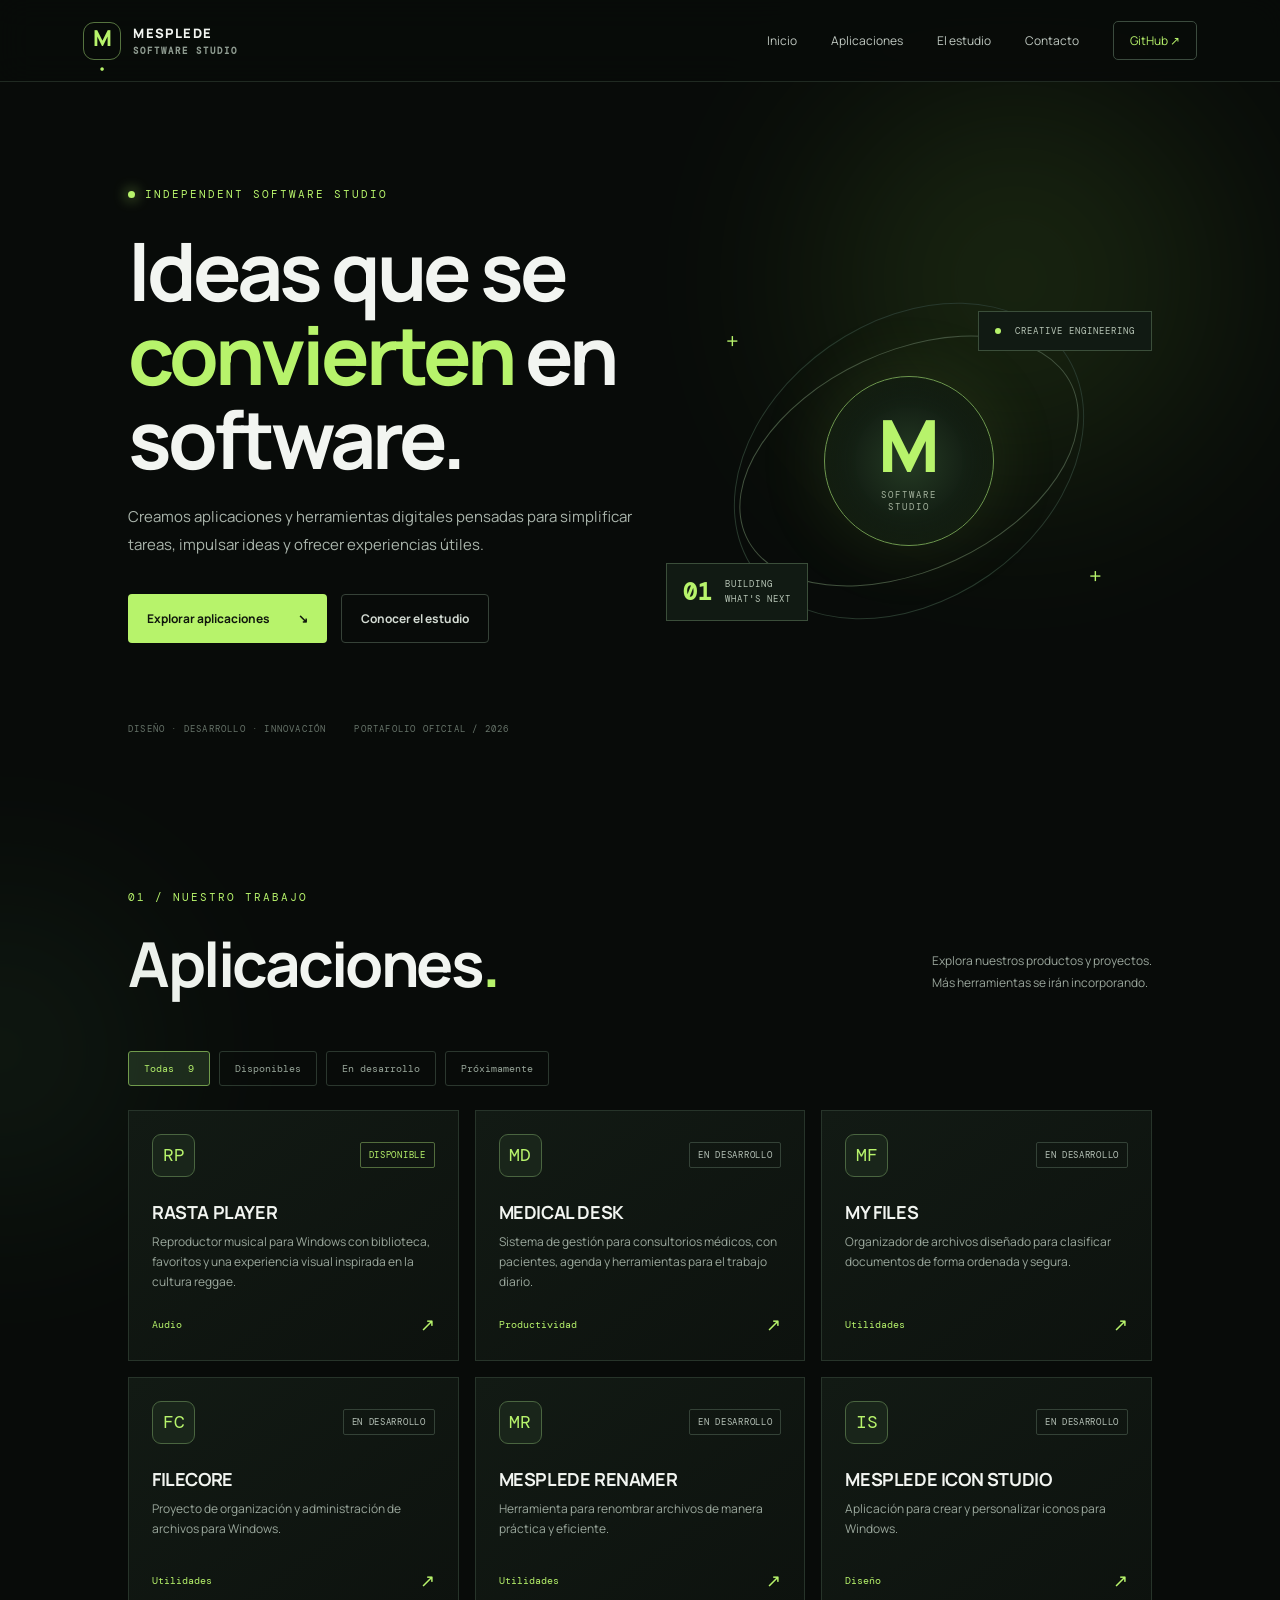
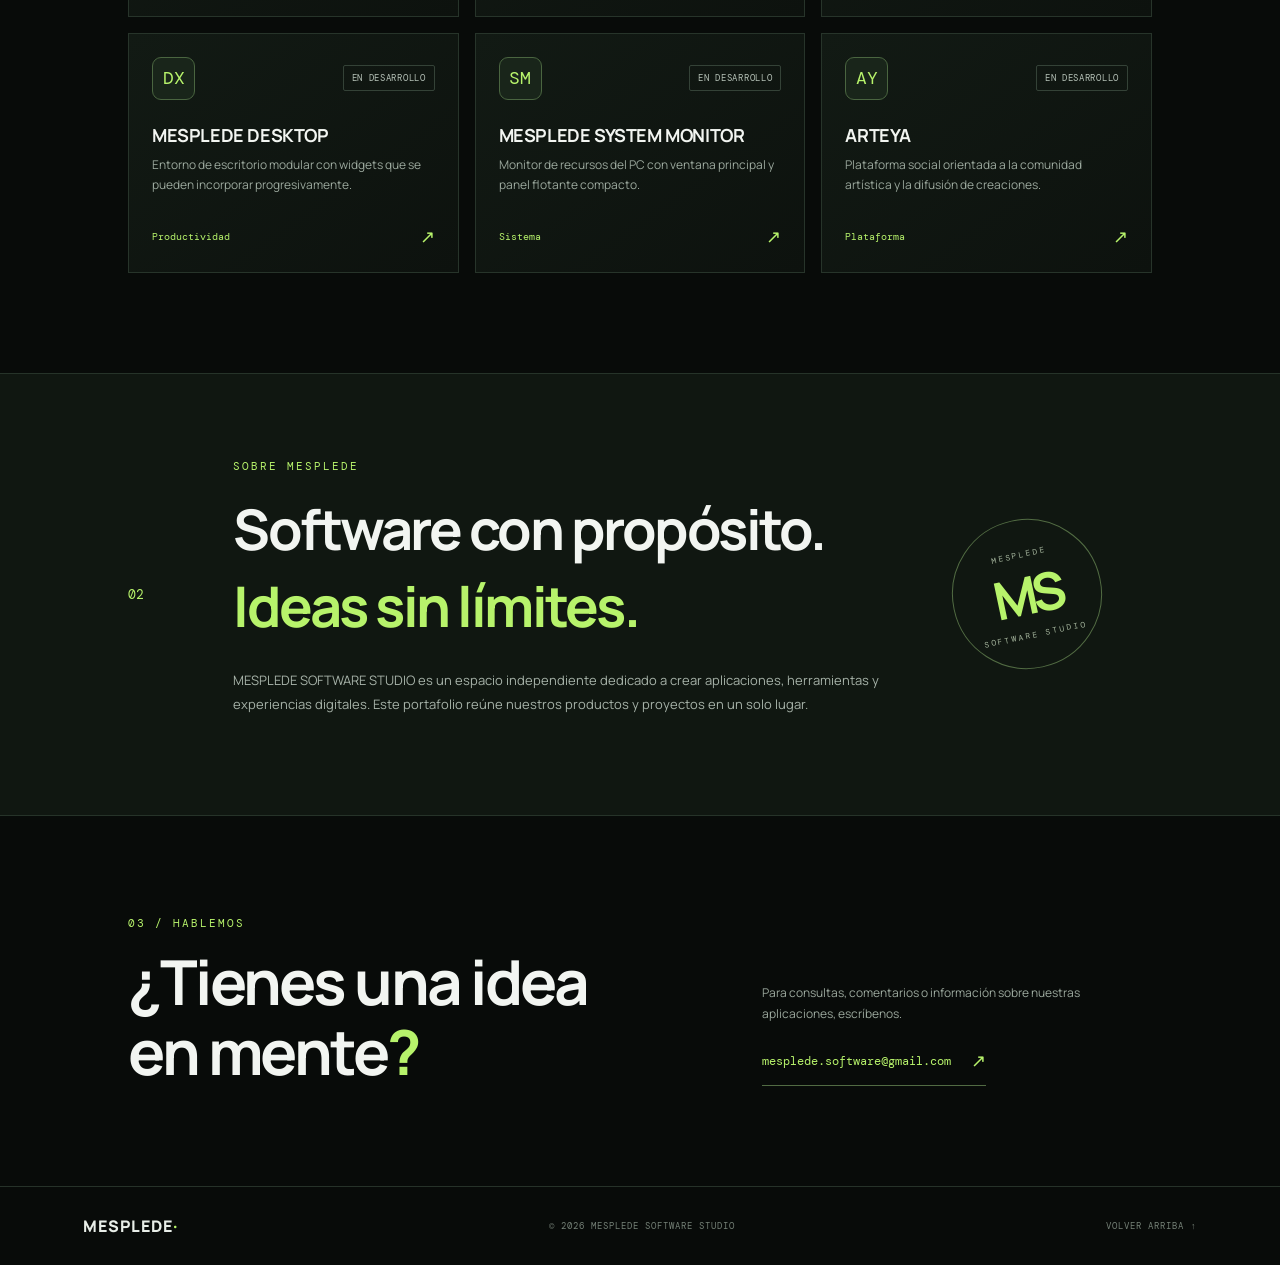
==== index.html @ 42e664e4 "Add files via upload" ====
<!doctype html>
<html lang="es">
<head>
  <meta charset="utf-8">
  <meta name="viewport" content="width=device-width, initial-scale=1">
  <meta name="description" content="Portafolio oficial de MESPLEDE SOFTWARE STUDIO. Aplicaciones, herramientas y proyectos digitales.">
  <meta name="theme-color" content="#080b09">
  <title>MESPLEDE SOFTWARE STUDIO | Software & Digital Products</title>
  <link rel="preconnect" href="https://fonts.googleapis.com">
  <link rel="preconnect" href="https://fonts.gstatic.com" crossorigin>
  <link href="https://fonts.googleapis.com/css2?family=DM+Mono:wght@400;500&family=Manrope:wght@400;500;600;700;800&display=swap" rel="stylesheet">
  <link rel="stylesheet" href="css/style.css">
</head>
<body>
  <div class="ambient ambient-one"></div><div class="ambient ambient-two"></div>
  <header class="topbar">
    <a class="brand" href="#inicio" aria-label="MESPLEDE inicio">
      <span class="brand-mark">M<span>·</span></span>
      <span class="brand-name">MESPLEDE <b>SOFTWARE STUDIO</b></span>
    </a>
    <button class="menu-toggle" id="menuToggle" aria-label="Abrir menú" aria-expanded="false">☰</button>
    <nav id="mainNav">
      <a href="#inicio">Inicio</a><a href="#aplicaciones">Aplicaciones</a><a href="#estudio">El estudio</a><a href="#contacto">Contacto</a>
      <a class="nav-cta" href="https://github.com/mesplede-software" target="_blank" rel="noopener">GitHub ↗</a>
    </nav>
  </header>

  <main>
    <section class="hero" id="inicio">
      <div class="hero-copy">
        <div class="eyebrow"><span class="pulse"></span> INDEPENDENT SOFTWARE STUDIO</div>
        <h1>Ideas que se<br><em>convierten</em> en software.</h1>
        <p class="hero-text">Creamos aplicaciones y herramientas digitales pensadas para simplificar tareas, impulsar ideas y ofrecer experiencias útiles.</p>
        <div class="hero-actions">
          <a class="button button-primary" href="#aplicaciones">Explorar aplicaciones <span>↘</span></a>
          <a class="button button-quiet" href="#estudio">Conocer el estudio</a>
        </div>
        <div class="hero-foot"><span>DISEÑO · DESARROLLO · INNOVACIÓN</span><span>PORTAFOLIO OFICIAL / 2026</span></div>
      </div>
      <div class="hero-art" aria-label="Ilustración abstracta tecnológica">
        <div class="orbit orbit-a"></div><div class="orbit orbit-b"></div>
        <div class="core"><span>M</span><small>SOFTWARE<br>STUDIO</small></div>
        <div class="float-card card-top"><i></i> CREATIVE ENGINEERING</div>
        <div class="float-card card-bottom"><b>01</b><span>BUILDING<br>WHAT'S NEXT</span></div>
        <div class="cross cross-one">+</div><div class="cross cross-two">+</div>
      </div>
    </section>

    <section class="section apps-section" id="aplicaciones">
      <div class="section-heading">
        <div><div class="eyebrow">01 / NUESTRO TRABAJO</div><h2>Aplicaciones<span>.</span></h2></div>
        <p>Explora nuestros productos y proyectos.<br>Más herramientas se irán incorporando.</p>
      </div>
      <div class="filters" id="filters">
        <button class="filter active" data-filter="all">Todas <span id="totalCount">0</span></button>
        <button class="filter" data-filter="available">Disponibles</button>
        <button class="filter" data-filter="development">En desarrollo</button>
        <button class="filter" data-filter="upcoming">Próximamente</button>
      </div>
      <div class="app-grid" id="appGrid" aria-live="polite"></div>
    </section>

    <section class="studio-section" id="estudio">
      <div class="studio-number">02</div>
      <div class="studio-content">
        <div class="eyebrow">SOBRE MESPLEDE</div>
        <h2>Software con propósito.<br><em>Ideas sin límites.</em></h2>
        <p>MESPLEDE SOFTWARE STUDIO es un espacio independiente dedicado a crear aplicaciones, herramientas y experiencias digitales. Este portafolio reúne nuestros productos y proyectos en un solo lugar.</p>
      </div>
      <div class="studio-stamp"><span>MESPLEDE</span><b>MS</b><span>SOFTWARE STUDIO</span></div>
    </section>

    <section class="contact-section" id="contacto">
      <div><div class="eyebrow">03 / HABLEMOS</div><h2>¿Tienes una idea<br>en mente<span>?</span></h2></div>
      <div class="contact-right"><p>Para consultas, comentarios o información sobre nuestras aplicaciones, escríbenos.</p><a class="contact-link" href="mailto:mesplede.software@gmail.com">mesplede.software@gmail.com <span>↗</span></a></div>
    </section>
  </main>

  <footer><a class="footer-brand" href="#inicio">MESPLEDE<span>·</span></a><span>© 2026 MESPLEDE SOFTWARE STUDIO</span><a href="#inicio">VOLVER ARRIBA ↑</a></footer>
  <script src="js/apps.js"></script><script src="js/main.js"></script>
</body>
</html>
---- css/style.css ----
:root{--bg:#080b09;--panel:#101612;--panel2:#141c16;--line:#263229;--text:#f2f5f1;--muted:#9aa69c;--green:#b7f36b;--green2:#8fc94b}
*{box-sizing:border-box}html{scroll-behavior:smooth}body{margin:0;background:var(--bg);color:var(--text);font-family:Manrope,Arial,sans-serif;overflow-x:hidden}a{color:inherit;text-decoration:none}.ambient{position:absolute;pointer-events:none;border-radius:50%;filter:blur(100px);opacity:.12}.ambient-one{width:400px;height:400px;background:#8edb42;top:80px;right:5%}.ambient-two{width:300px;height:300px;background:#4d8a57;top:900px;left:-150px}.topbar{height:82px;border-bottom:1px solid #202a22;display:flex;align-items:center;justify-content:space-between;padding:0 6.5%;position:relative;z-index:5;background:#080b09e8;backdrop-filter:blur(16px)}.brand{display:flex;align-items:center;gap:12px}.brand-mark{width:38px;height:38px;border:1px solid #55733f;border-radius:11px;display:grid;place-items:center;color:var(--green);font-weight:800;font-size:22px}.brand-mark span,.footer-brand span{color:var(--green)}.brand-name{font-size:13px;letter-spacing:1.4px;font-weight:800}.brand-name b{display:block;color:#8e9b90;font-family:"DM Mono",monospace;font-size:9px;letter-spacing:2px;margin-top:3px}nav{display:flex;align-items:center;gap:34px;font-size:12px;color:#c0c9c1}nav a:hover{color:var(--green)}.nav-cta{border:1px solid #3b4b3e;border-radius:5px;padding:10px 16px;color:var(--green)}.menu-toggle{display:none;background:none;border:1px solid var(--line);color:white;padding:8px 12px;border-radius:5px}.hero{min-height:650px;padding:105px 10% 55px;display:grid;grid-template-columns:1.05fr .95fr;align-items:center;position:relative;max-width:1500px;margin:auto}.eyebrow{font:11px "DM Mono",monospace;letter-spacing:2px;color:var(--green);display:flex;align-items:center;gap:10px}.pulse{width:7px;height:7px;background:var(--green);border-radius:50%;box-shadow:0 0 14px var(--green)}h1{font-size:clamp(48px,6.3vw,82px);line-height:1.04;letter-spacing:-4px;margin:28px 0 22px;font-weight:700}h1 em,h2 em{font-style:normal;color:var(--green)}.hero-text{max-width:510px;color:#aab5ac;line-height:1.9;font-size:15px}.hero-actions{display:flex;gap:14px;margin-top:34px;flex-wrap:wrap}.button{padding:15px 19px;border-radius:4px;font-size:12px;font-weight:700;display:inline-flex;gap:28px;align-items:center}.button-primary{background:var(--green);color:#10170d}.button-primary:hover{background:#d0ff91}.button-quiet{border:1px solid #364238;color:#d3dbd3}.hero-foot{display:flex;gap:28px;flex-wrap:wrap;margin-top:80px;color:#67746a;font:9px "DM Mono",monospace;letter-spacing:1.2px}.hero-art{height:430px;position:relative;display:grid;place-items:center}.orbit{position:absolute;border:1px solid #42523e;border-radius:50%;transform:rotate(-25deg)}.orbit-a{width:360px;height:220px}.orbit-b{width:280px;height:380px;transform:rotate(55deg);border-color:#28392d}.core{width:170px;height:170px;border:1px solid #6e984e;border-radius:50%;display:flex;flex-direction:column;align-items:center;justify-content:center;background:radial-gradient(circle,#253b24,#0c130d 70%);box-shadow:0 0 70px #8bc64b22,inset 0 0 35px #a9f45a17;z-index:1}.core span{font-size:72px;font-weight:800;color:var(--green);line-height:1}.core small{font:9px "DM Mono",monospace;letter-spacing:2px;text-align:center;color:#a6b49f;margin-top:8px}.float-card{position:absolute;background:#111a13;border:1px solid #3b4e3a;padding:13px 16px;font:9px "DM Mono",monospace;letter-spacing:1px;color:#b7c5b6;z-index:2}.card-top{top:65px;right:0}.card-top i{display:inline-block;width:6px;height:6px;background:var(--green);border-radius:50%;margin-right:8px}.card-bottom{bottom:55px;left:0;display:flex;align-items:center;gap:12px}.card-bottom b{font-size:23px;color:var(--green)}.card-bottom span{line-height:1.6}.cross{position:absolute;color:var(--green);font-size:22px}.cross-one{top:80px;left:60px}.cross-two{right:50px;bottom:85px}.section{padding:100px 10%;max-width:1500px;margin:auto}.section-heading{display:flex;justify-content:space-between;align-items:end}.section-heading h2,.studio-content h2,.contact-section h2{font-size:clamp(40px,5vw,62px);letter-spacing:-2.5px;margin:17px 0 0}.section-heading h2 span,.contact-section h2 span{color:var(--green)}.section-heading p{font-size:12px;line-height:1.8;color:var(--muted)}.filters{display:flex;gap:9px;margin:45px 0 24px;flex-wrap:wrap}.filter{background:transparent;border:1px solid #2b372e;color:#98a69a;padding:10px 15px;border-radius:3px;font:10px "DM Mono",monospace;cursor:pointer}.filter.active,.filter:hover{background:#1c291b;border-color:#729c4c;color:var(--green)}.filter span{margin-left:8px;color:var(--green)}.app-grid{display:grid;grid-template-columns:repeat(3,1fr);gap:16px}.app-card{background:linear-gradient(145deg,#121a14,#0d120e);border:1px solid #27342a;padding:23px;min-height:240px;display:flex;flex-direction:column;transition:.25s;position:relative;overflow:hidden}.app-card:hover{transform:translateY(-5px);border-color:#668b48;box-shadow:0 15px 45px #0005}.app-top{display:flex;justify-content:space-between;align-items:center}.app-icon{width:43px;height:43px;display:grid;place-items:center;border:1px solid #4a6540;background:#19251a;color:var(--green);font:18px "DM Mono",monospace;border-radius:9px}.status{font:9px "DM Mono",monospace;letter-spacing:.7px;color:#b6c2b8;border:1px solid #344237;padding:6px 8px;border-radius:2px}.status.available{color:var(--green);border-color:#526c3d}.app-card h3{font-size:18px;margin:23px 0 8px;letter-spacing:-.4px}.app-card p{font-size:12px;color:#9ba89d;line-height:1.7;margin:0 0 20px}.app-bottom{margin-top:auto;display:flex;justify-content:space-between;align-items:center;color:var(--green);font:10px "DM Mono",monospace}.app-bottom span:last-child{font-size:18px}.studio-section{background:#101711;border-top:1px solid #263329;border-bottom:1px solid #263329;padding:85px 10%;display:grid;grid-template-columns:80px 1fr 200px;gap:25px;align-items:center}.studio-number{font:13px "DM Mono",monospace;color:var(--green)}.studio-content h2{font-size:clamp(36px,4.5vw,56px)}.studio-content p{max-width:650px;color:#a6b2a8;line-height:1.9;font-size:13px;margin-top:24px}.studio-stamp{width:150px;height:150px;border:1px solid #526c43;border-radius:50%;display:flex;flex-direction:column;align-items:center;justify-content:center;color:#a6b69e;font:8px "DM Mono",monospace;letter-spacing:2px;transform:rotate(-12deg)}.studio-stamp b{font:700 52px Manrope;color:var(--green);letter-spacing:-5px}.contact-section{padding:100px 10%;display:flex;justify-content:space-between;align-items:end;gap:40px;max-width:1500px;margin:auto}.contact-section h2{line-height:1.12}.contact-right{max-width:390px}.contact-right p{font-size:12px;color:#9ba89d;line-height:1.8}.contact-link{display:inline-flex;gap:20px;align-items:center;color:var(--green);font:12px "DM Mono",monospace;border-bottom:1px solid #516b43;padding:12px 0}.contact-link span{font-size:18px}footer{border-top:1px solid #263229;padding:28px 6.5%;display:flex;align-items:center;justify-content:space-between;color:#758177;font:9px "DM Mono",monospace;letter-spacing:1px}.footer-brand{font:800 16px Manrope;color:#e8eee8;letter-spacing:1px}.empty-state{grid-column:1/-1;padding:45px;text-align:center;color:var(--muted);border:1px dashed var(--line)}
@media(max-width:900px){.hero{padding:80px 7% 45px;grid-template-columns:1fr}.hero-art{height:360px;margin-top:20px}.hero-foot{margin-top:50px}.section{padding:75px 7%}.app-grid{grid-template-columns:repeat(2,1fr)}.studio-section{padding:70px 7%;grid-template-columns:40px 1fr}.studio-stamp{display:none}.contact-section{padding:75px 7%}}
@media(max-width:620px){.topbar{height:70px;padding:0 5%}.brand-name{font-size:11px}.menu-toggle{display:block}nav{display:none;position:absolute;top:69px;left:0;right:0;background:#0d130e;border-bottom:1px solid var(--line);padding:20px 6%;flex-direction:column;align-items:stretch;gap:20px}nav.open{display:flex}.hero{padding:70px 6% 35px;min-height:auto}h1{letter-spacing:-2.5px}.hero-art{height:300px}.orbit-a{width:280px;height:180px}.orbit-b{height:300px;width:220px}.core{width:140px;height:140px}.core span{font-size:60px}.card-top{right:-4px;top:35px}.card-bottom{left:-4px;bottom:25px}.section-heading{display:block}.section-heading p{margin-top:20px}.section{padding:70px 6%}.app-grid{grid-template-columns:1fr}.app-card{min-height:220px}.studio-section{padding:65px 6%;grid-template-columns:1fr;gap:18px}.studio-content h2{letter-spacing:-1.5px}.contact-section{padding:70px 6%;display:block}.contact-right{margin-top:28px}footer{padding:25px 6%;gap:15px;flex-wrap:wrap}footer span{order:3;width:100%}}
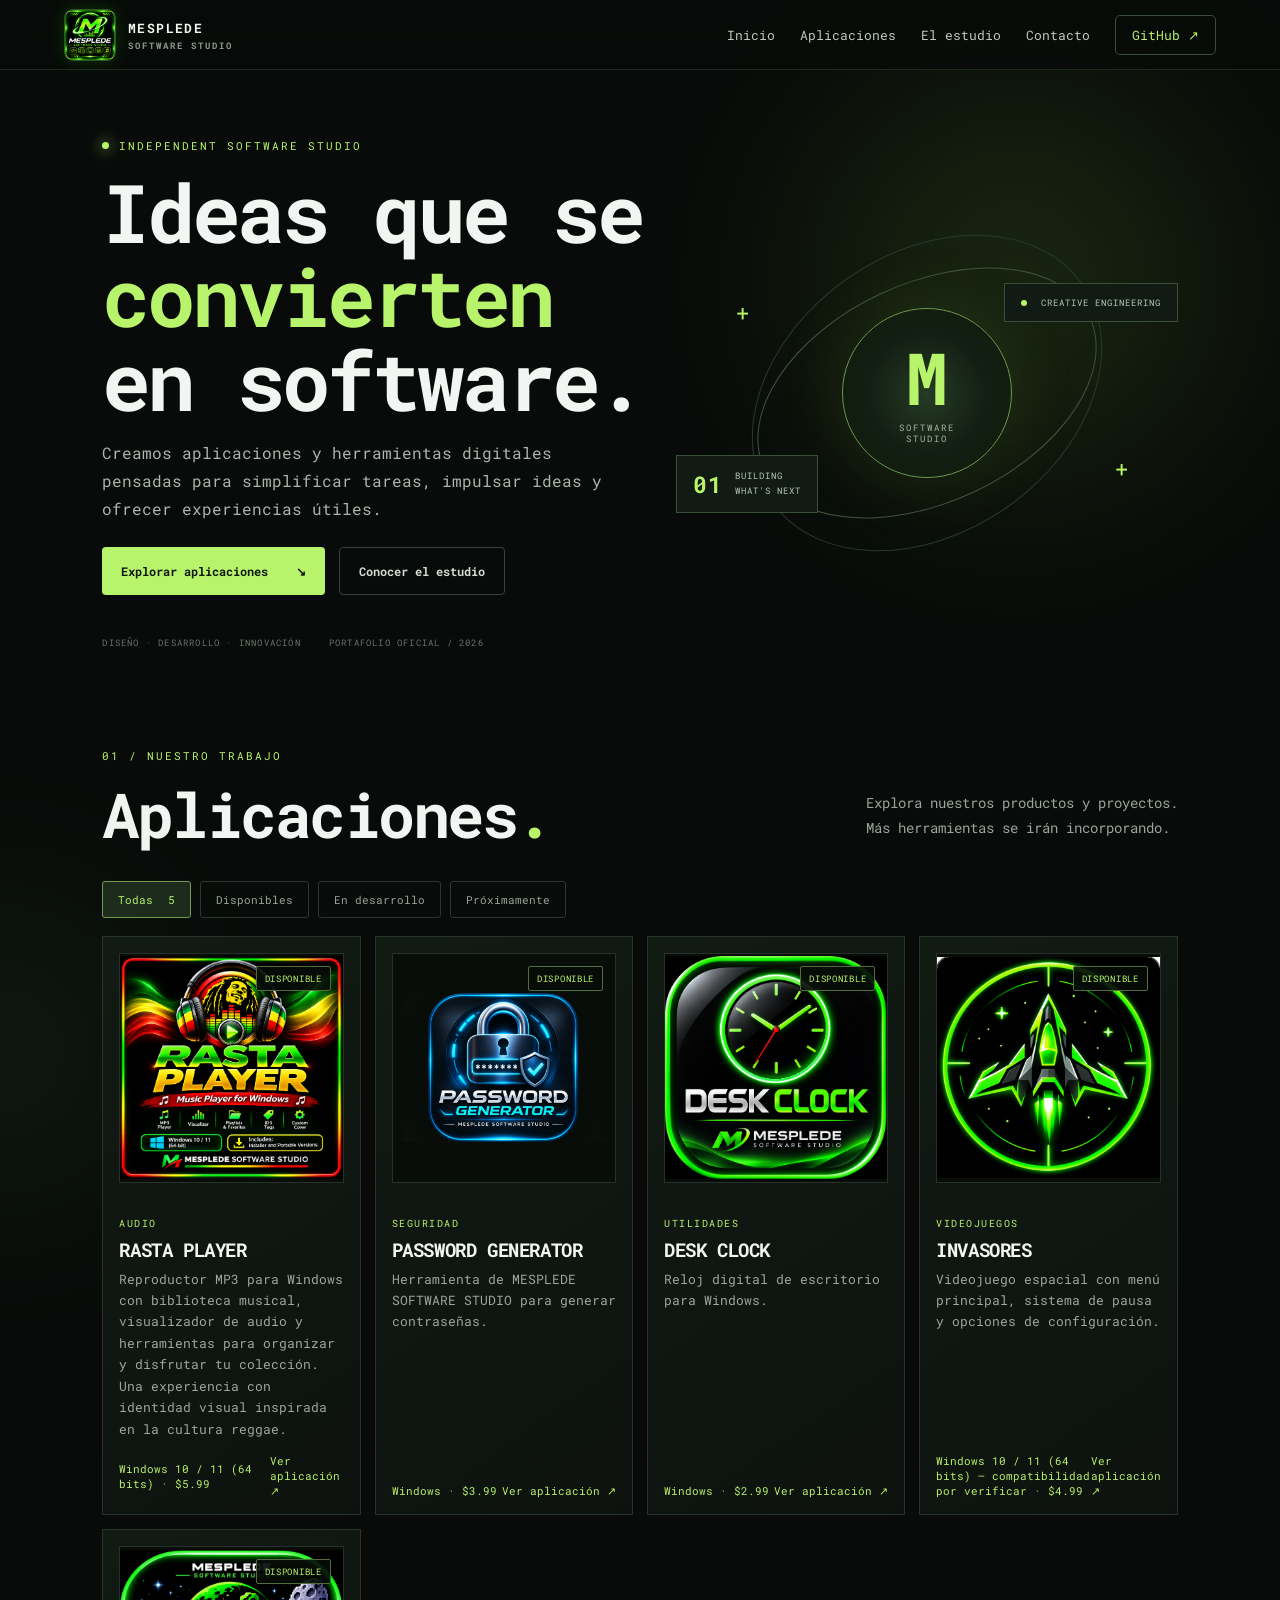
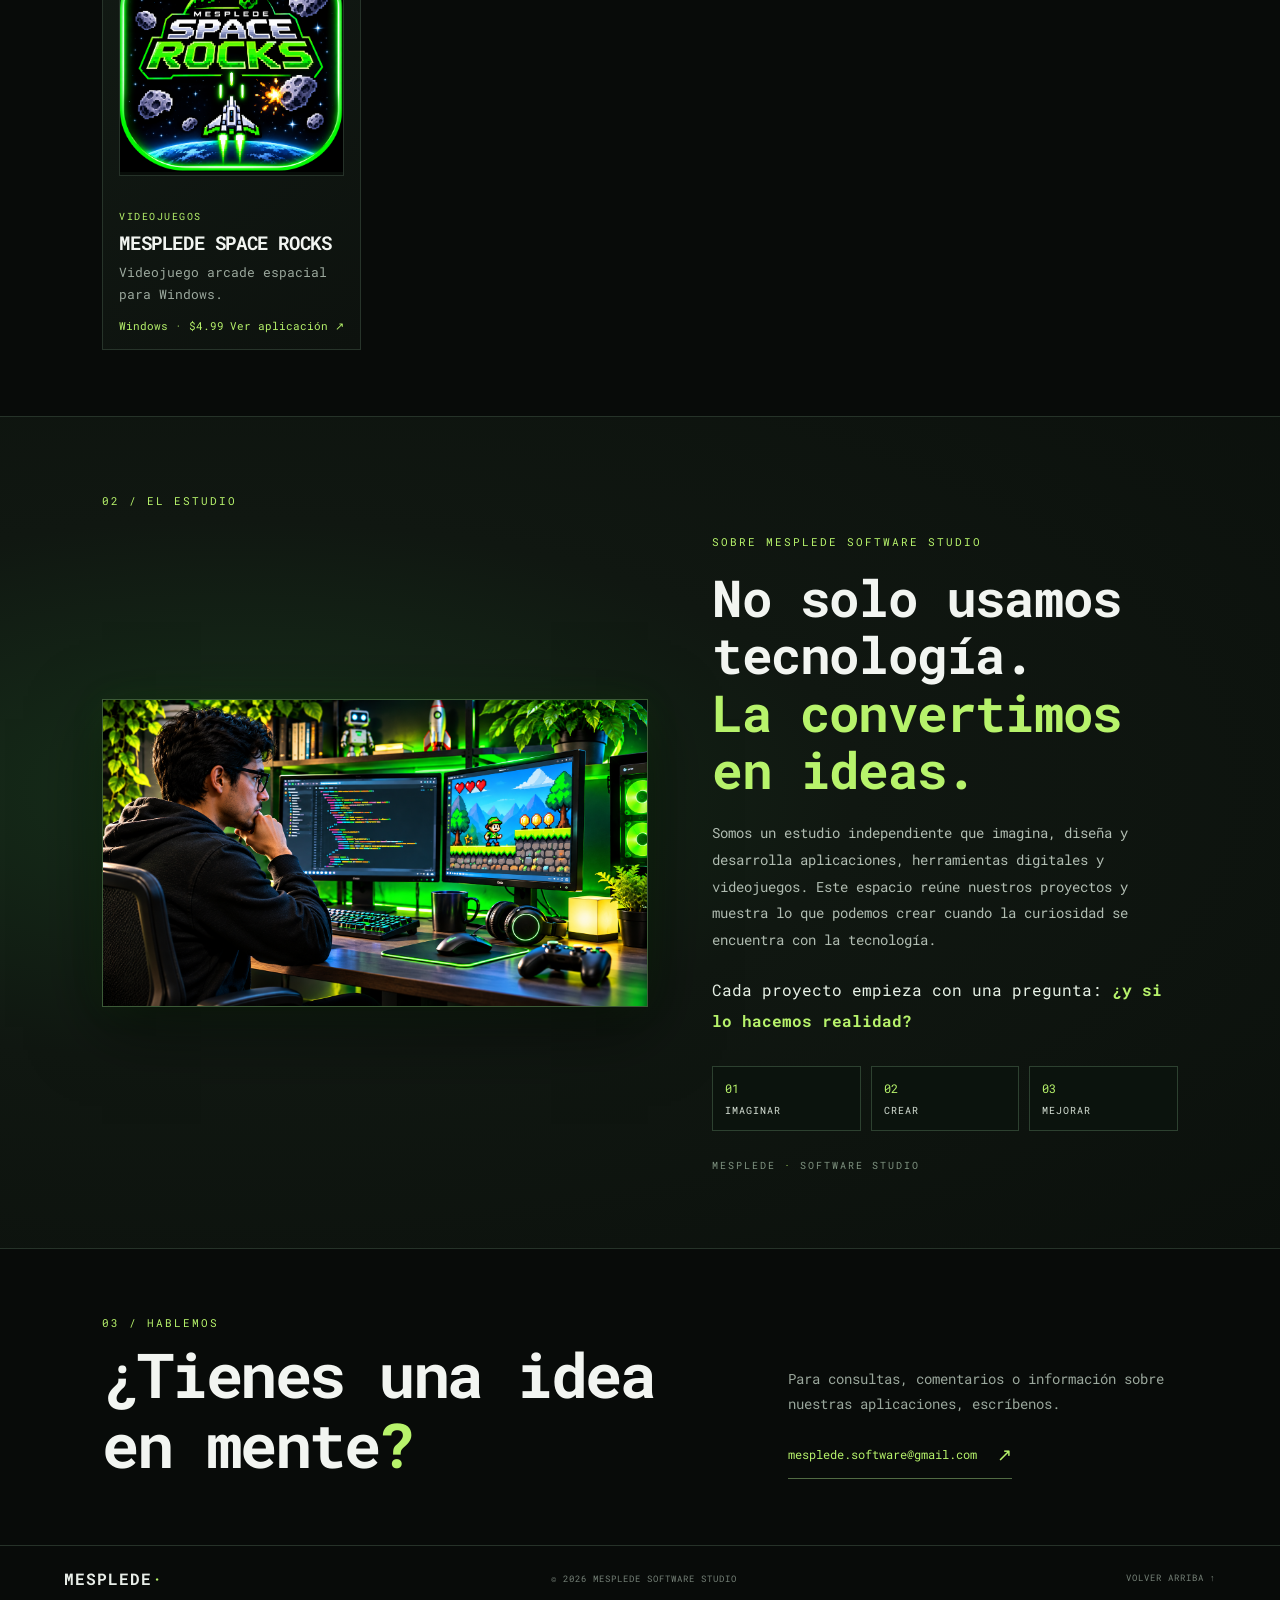
==== commit 0e8cc309: "Add files via upload" ====
--- a/index.html
+++ b/index.html
@@ -14,8 +14,8 @@
 <body>
   <div class="ambient ambient-one"></div><div class="ambient ambient-two"></div>
   <header class="topbar">
-    <a class="brand" href="#inicio" aria-label="MESPLEDE inicio">
-      <span class="brand-mark">M<span>·</span></span>
+    <a class="brand" href="#inicio" aria-label="MESPLEDE SOFTWARE STUDIO - inicio">
+      <img class="brand-logo" src="assets/brand/mesplede-logo-square.png" alt="Logo de MESPLEDE SOFTWARE STUDIO">
       <span class="brand-name">MESPLEDE <b>SOFTWARE STUDIO</b></span>
     </a>
     <button class="menu-toggle" id="menuToggle" aria-label="Abrir menú" aria-expanded="false">☰</button>
@@ -61,13 +61,24 @@
     </section>
 
     <section class="studio-section" id="estudio">
-      <div class="studio-number">02</div>
-      <div class="studio-content">
-        <div class="eyebrow">SOBRE MESPLEDE</div>
-        <h2>Software con propósito.<br><em>Ideas sin límites.</em></h2>
-        <p>MESPLEDE SOFTWARE STUDIO es un espacio independiente dedicado a crear aplicaciones, herramientas y experiencias digitales. Este portafolio reúne nuestros productos y proyectos en un solo lugar.</p>
+      <div class="studio-number">02 / EL ESTUDIO</div>
+      <div class="studio-layout">
+        <div class="studio-visual">
+          <img src="assets/brand/estudio-trabajo-neutral.png" alt="Persona trabajando frente a dos monitores con código y un videojuego" loading="lazy">
+        </div>
+        <div class="studio-content">
+          <div class="eyebrow">SOBRE MESPLEDE SOFTWARE STUDIO</div>
+          <h2>No solo usamos tecnología.<br><em>La convertimos en ideas.</em></h2>
+          <p>Somos un estudio independiente que imagina, diseña y desarrolla aplicaciones, herramientas digitales y videojuegos. Este espacio reúne nuestros proyectos y muestra lo que podemos crear cuando la curiosidad se encuentra con la tecnología.</p>
+          <p class="studio-manifesto">Cada proyecto empieza con una pregunta: <strong>¿y si lo hacemos realidad?</strong></p>
+          <div class="studio-pillars">
+            <div><b>01</b><span>IMAGINAR</span></div>
+            <div><b>02</b><span>CREAR</span></div>
+            <div><b>03</b><span>MEJORAR</span></div>
+          </div>
+          <div class="studio-signature">MESPLEDE <span>·</span> SOFTWARE STUDIO</div>
+        </div>
       </div>
-      <div class="studio-stamp"><span>MESPLEDE</span><b>MS</b><span>SOFTWARE STUDIO</span></div>
     </section>
 
     <section class="contact-section" id="contacto">
--- a/css/style.css
+++ b/css/style.css
@@ -1,4 +1,157 @@
+@import url('https://fonts.googleapis.com/css2?family=Roboto+Mono:wght@400;500;600;700&display=swap');
  :root{--bg:#080b09;--panel:#101612;--panel2:#141c16;--line:#263229;--text:#f2f5f1;--muted:#9aa69c;--green:#b7f36b;--green2:#8fc94b}
 *{box-sizing:border-box}html{scroll-behavior:smooth}body{margin:0;background:var(--bg);color:var(--text);font-family:Manrope,Arial,sans-serif;overflow-x:hidden}a{color:inherit;text-decoration:none}.ambient{position:absolute;pointer-events:none;border-radius:50%;filter:blur(100px);opacity:.12}.ambient-one{width:400px;height:400px;background:#8edb42;top:80px;right:5%}.ambient-two{width:300px;height:300px;background:#4d8a57;top:900px;left:-150px}.topbar{height:82px;border-bottom:1px solid #202a22;display:flex;align-items:center;justify-content:space-between;padding:0 6.5%;position:relative;z-index:5;background:#080b09e8;backdrop-filter:blur(16px)}.brand{display:flex;align-items:center;gap:12px}.brand-mark{width:38px;height:38px;border:1px solid #55733f;border-radius:11px;display:grid;place-items:center;color:var(--green);font-weight:800;font-size:22px}.brand-mark span,.footer-brand span{color:var(--green)}.brand-name{font-size:13px;letter-spacing:1.4px;font-weight:800}.brand-name b{display:block;color:#8e9b90;font-family:"DM Mono",monospace;font-size:9px;letter-spacing:2px;margin-top:3px}nav{display:flex;align-items:center;gap:34px;font-size:12px;color:#c0c9c1}nav a:hover{color:var(--green)}.nav-cta{border:1px solid #3b4b3e;border-radius:5px;padding:10px 16px;color:var(--green)}.menu-toggle{display:none;background:none;border:1px solid var(--line);color:white;padding:8px 12px;border-radius:5px}.hero{min-height:650px;padding:105px 10% 55px;display:grid;grid-template-columns:1.05fr .95fr;align-items:center;position:relative;max-width:1500px;margin:auto}.eyebrow{font:11px "DM Mono",monospace;letter-spacing:2px;color:var(--green);display:flex;align-items:center;gap:10px}.pulse{width:7px;height:7px;background:var(--green);border-radius:50%;box-shadow:0 0 14px var(--green)}h1{font-size:clamp(48px,6.3vw,82px);line-height:1.04;letter-spacing:-4px;margin:28px 0 22px;font-weight:700}h1 em,h2 em{font-style:normal;color:var(--green)}.hero-text{max-width:510px;color:#aab5ac;line-height:1.9;font-size:15px}.hero-actions{display:flex;gap:14px;margin-top:34px;flex-wrap:wrap}.button{padding:15px 19px;border-radius:4px;font-size:12px;font-weight:700;display:inline-flex;gap:28px;align-items:center}.button-primary{background:var(--green);color:#10170d}.button-primary:hover{background:#d0ff91}.button-quiet{border:1px solid #364238;color:#d3dbd3}.hero-foot{display:flex;gap:28px;flex-wrap:wrap;margin-top:80px;color:#67746a;font:9px "DM Mono",monospace;letter-spacing:1.2px}.hero-art{height:430px;position:relative;display:grid;place-items:center}.orbit{position:absolute;border:1px solid #42523e;border-radius:50%;transform:rotate(-25deg)}.orbit-a{width:360px;height:220px}.orbit-b{width:280px;height:380px;transform:rotate(55deg);border-color:#28392d}.core{width:170px;height:170px;border:1px solid #6e984e;border-radius:50%;display:flex;flex-direction:column;align-items:center;justify-content:center;background:radial-gradient(circle,#253b24,#0c130d 70%);box-shadow:0 0 70px #8bc64b22,inset 0 0 35px #a9f45a17;z-index:1}.core span{font-size:72px;font-weight:800;color:var(--green);line-height:1}.core small{font:9px "DM Mono",monospace;letter-spacing:2px;text-align:center;color:#a6b49f;margin-top:8px}.float-card{position:absolute;background:#111a13;border:1px solid #3b4e3a;padding:13px 16px;font:9px "DM Mono",monospace;letter-spacing:1px;color:#b7c5b6;z-index:2}.card-top{top:65px;right:0}.card-top i{display:inline-block;width:6px;height:6px;background:var(--green);border-radius:50%;margin-right:8px}.card-bottom{bottom:55px;left:0;display:flex;align-items:center;gap:12px}.card-bottom b{font-size:23px;color:var(--green)}.card-bottom span{line-height:1.6}.cross{position:absolute;color:var(--green);font-size:22px}.cross-one{top:80px;left:60px}.cross-two{right:50px;bottom:85px}.section{padding:100px 10%;max-width:1500px;margin:auto}.section-heading{display:flex;justify-content:space-between;align-items:end}.section-heading h2,.studio-content h2,.contact-section h2{font-size:clamp(40px,5vw,62px);letter-spacing:-2.5px;margin:17px 0 0}.section-heading h2 span,.contact-section h2 span{color:var(--green)}.section-heading p{font-size:12px;line-height:1.8;color:var(--muted)}.filters{display:flex;gap:9px;margin:45px 0 24px;flex-wrap:wrap}.filter{background:transparent;border:1px solid #2b372e;color:#98a69a;padding:10px 15px;border-radius:3px;font:10px "DM Mono",monospace;cursor:pointer}.filter.active,.filter:hover{background:#1c291b;border-color:#729c4c;color:var(--green)}.filter span{margin-left:8px;color:var(--green)}.app-grid{display:grid;grid-template-columns:repeat(3,1fr);gap:16px}.app-card{background:linear-gradient(145deg,#121a14,#0d120e);border:1px solid #27342a;padding:23px;min-height:240px;display:flex;flex-direction:column;transition:.25s;position:relative;overflow:hidden}.app-card:hover{transform:translateY(-5px);border-color:#668b48;box-shadow:0 15px 45px #0005}.app-top{display:flex;justify-content:space-between;align-items:center}.app-icon{width:43px;height:43px;display:grid;place-items:center;border:1px solid #4a6540;background:#19251a;color:var(--green);font:18px "DM Mono",monospace;border-radius:9px}.status{font:9px "DM Mono",monospace;letter-spacing:.7px;color:#b6c2b8;border:1px solid #344237;padding:6px 8px;border-radius:2px}.status.available{color:var(--green);border-color:#526c3d}.app-card h3{font-size:18px;margin:23px 0 8px;letter-spacing:-.4px}.app-card p{font-size:12px;color:#9ba89d;line-height:1.7;margin:0 0 20px}.app-bottom{margin-top:auto;display:flex;justify-content:space-between;align-items:center;color:var(--green);font:10px "DM Mono",monospace}.app-bottom span:last-child{font-size:18px}.studio-section{background:#101711;border-top:1px solid #263329;border-bottom:1px solid #263329;padding:85px 10%;display:grid;grid-template-columns:80px 1fr 200px;gap:25px;align-items:center}.studio-number{font:13px "DM Mono",monospace;color:var(--green)}.studio-content h2{font-size:clamp(36px,4.5vw,56px)}.studio-content p{max-width:650px;color:#a6b2a8;line-height:1.9;font-size:13px;margin-top:24px}.studio-stamp{width:150px;height:150px;border:1px solid #526c43;border-radius:50%;display:flex;flex-direction:column;align-items:center;justify-content:center;color:#a6b69e;font:8px "DM Mono",monospace;letter-spacing:2px;transform:rotate(-12deg)}.studio-stamp b{font:700 52px Manrope;color:var(--green);letter-spacing:-5px}.contact-section{padding:100px 10%;display:flex;justify-content:space-between;align-items:end;gap:40px;max-width:1500px;margin:auto}.contact-section h2{line-height:1.12}.contact-right{max-width:390px}.contact-right p{font-size:12px;color:#9ba89d;line-height:1.8}.contact-link{display:inline-flex;gap:20px;align-items:center;color:var(--green);font:12px "DM Mono",monospace;border-bottom:1px solid #516b43;padding:12px 0}.contact-link span{font-size:18px}footer{border-top:1px solid #263229;padding:28px 6.5%;display:flex;align-items:center;justify-content:space-between;color:#758177;font:9px "DM Mono",monospace;letter-spacing:1px}.footer-brand{font:800 16px Manrope;color:#e8eee8;letter-spacing:1px}.empty-state{grid-column:1/-1;padding:45px;text-align:center;color:var(--muted);border:1px dashed var(--line)}
 @media(max-width:900px){.hero{padding:80px 7% 45px;grid-template-columns:1fr}.hero-art{height:360px;margin-top:20px}.hero-foot{margin-top:50px}.section{padding:75px 7%}.app-grid{grid-template-columns:repeat(2,1fr)}.studio-section{padding:70px 7%;grid-template-columns:40px 1fr}.studio-stamp{display:none}.contact-section{padding:75px 7%}}
 @media(max-width:620px){.topbar{height:70px;padding:0 5%}.brand-name{font-size:11px}.menu-toggle{display:block}nav{display:none;position:absolute;top:69px;left:0;right:0;background:#0d130e;border-bottom:1px solid var(--line);padding:20px 6%;flex-direction:column;align-items:stretch;gap:20px}nav.open{display:flex}.hero{padding:70px 6% 35px;min-height:auto}h1{letter-spacing:-2.5px}.hero-art{height:300px}.orbit-a{width:280px;height:180px}.orbit-b{height:300px;width:220px}.core{width:140px;height:140px}.core span{font-size:60px}.card-top{right:-4px;top:35px}.card-bottom{left:-4px;bottom:25px}.section-heading{display:block}.section-heading p{margin-top:20px}.section{padding:70px 6%}.app-grid{grid-template-columns:1fr}.app-card{min-height:220px}.studio-section{padding:65px 6%;grid-template-columns:1fr;gap:18px}.studio-content h2{letter-spacing:-1.5px}.contact-section{padding:70px 6%;display:block}.contact-right{margin-top:28px}footer{padding:25px 6%;gap:15px;flex-wrap:wrap}footer span{order:3;width:100%}}
+
+/* Catálogo y fichas */
+.app-category{margin-top:18px;color:var(--green);font:9px "DM Mono",monospace;letter-spacing:1.5px;text-transform:uppercase}
+.app-card h3{margin:8px 0}
+.app-bottom a{color:var(--green);font:10px "DM Mono",monospace}
+.app-bottom a:hover{text-decoration:underline}
+.detail-wrap{max-width:1180px;margin:auto;padding:75px 7% 100px}
+.back-link{display:inline-block;color:var(--green);font:11px "DM Mono",monospace;margin-bottom:38px}
+.detail-hero{border:1px solid var(--line);background:linear-gradient(130deg,#142016,#0b100c);padding:clamp(25px,5vw,60px);display:grid;grid-template-columns:1fr auto;gap:30px;align-items:center}
+.detail-code{width:76px;height:76px;border:1px solid #668b48;background:#1b291a;color:var(--green);display:grid;place-items:center;border-radius:14px;font:26px "DM Mono",monospace}
+.detail-hero h1{font-size:clamp(38px,5vw,64px);letter-spacing:-2px;margin:20px 0 12px}
+.detail-hero p{max-width:690px;color:#aab5ac;line-height:1.9}
+.detail-meta{display:flex;gap:12px;flex-wrap:wrap;margin-top:25px}
+.detail-meta span{border:1px solid #354337;padding:8px 11px;color:#b8c4ba;font:10px "DM Mono",monospace}
+.detail-section{margin-top:55px}
+.detail-section h2{font-size:25px;letter-spacing:-.7px}
+.feature-grid{display:grid;grid-template-columns:repeat(3,1fr);gap:12px}
+.feature-item{border:1px solid var(--line);background:#101711;padding:18px;color:#c6d0c7;font-size:12px;line-height:1.7}
+.feature-item:before{content:"+";display:block;color:var(--green);font:20px "DM Mono",monospace;margin-bottom:10px}
+.shot-grid{display:grid;grid-template-columns:repeat(2,1fr);gap:14px}
+.shot-placeholder{min-height:190px;border:1px dashed #40513f;background:linear-gradient(135deg,#101811,#0a0e0b);display:grid;place-items:center;color:#778579;font:10px "DM Mono",monospace;text-align:center;padding:20px}
+.detail-note{color:#87958a;font-size:11px;line-height:1.8;margin-top:18px}
+@media(max-width:620px){.detail-wrap{padding:55px 6% 75px}.detail-hero{grid-template-columns:1fr}.detail-code{width:62px;height:62px}.feature-grid,.shot-grid{grid-template-columns:1fr}.detail-hero h1{font-size:40px}}
+
+/* Product artwork cards and individual detail visuals */
+.app-art{height:210px;position:relative;overflow:hidden;background:#080d09;border:1px solid var(--line);margin-bottom:18px}
+.app-art img{width:100%;height:100%;object-fit:contain;display:block;transition:transform .35s ease}
+.app-card:hover .app-art img{transform:scale(1.035)}
+.app-art .status{position:absolute;right:12px;top:12px;background:#080d09e8}
+.app-card{overflow:hidden}
+.detail-art{max-width:420px;justify-self:end;background:#080d09;border:1px solid var(--line);border-radius:18px;overflow:hidden}
+.detail-art img{display:block;width:100%;height:auto;max-height:420px;object-fit:contain}
+.detail-price{color:var(--green);font-weight:700}
+@media(max-width:700px){.app-art{height:190px}.detail-art{justify-self:stretch;max-width:100%}}
+
+.shot-figure{margin:0;min-width:0}.shot-figure img{display:block;border-radius:4px}.shot-figure figcaption{color:#9baa9d;font:11px "DM Mono",monospace;padding:9px 2px 2px}
+
+/* Descripción editorial de cada aplicación */
+.description-content{max-width:900px;padding:24px 26px;border:1px solid var(--line);border-left:3px solid var(--accent);background:rgba(255,255,255,.02);border-radius:10px}
+.description-content p{margin:0;color:var(--muted);font-size:1.05rem;line-height:1.9;white-space:pre-line}
+
+/* Ajuste compacto global: mejor aprovechamiento del espacio */
+.topbar{height:70px;padding-inline:5%}
+nav{gap:25px}
+.hero{min-height:510px;padding:68px 8% 34px;gap:20px}
+.hero-art{height:350px}
+h1{margin:18px 0 16px}
+.hero-text{line-height:1.7}
+.hero-actions{margin-top:24px}
+.hero-foot{margin-top:42px}
+.section{padding:66px 8%}
+.section-heading h2,.studio-content h2,.contact-section h2{margin-top:10px}
+.filters{margin:26px 0 18px}
+.app-grid{gap:13px}
+.app-card{padding:18px;min-height:215px}
+.app-art{height:175px;margin-bottom:13px}
+.app-card h3{margin:7px 0}
+.app-card p{line-height:1.55;margin-bottom:13px}
+.studio-section{padding:58px 8%;gap:20px}
+.studio-content p{margin-top:15px;line-height:1.7}
+.contact-section{padding:66px 8%;gap:28px}
+.detail-wrap{padding:48px 6% 68px}
+.back-link{margin-bottom:22px}
+.detail-hero{padding:clamp(22px,3.5vw,42px);gap:22px}
+.detail-hero h1{margin:12px 0 8px}
+.detail-hero p{line-height:1.7;margin:8px 0}
+.detail-meta{gap:8px;margin-top:16px}
+.detail-meta span{padding:7px 9px}
+.detail-section{margin-top:30px}
+.detail-section h2{font-size:22px;margin:0 0 13px}
+.description-content{max-width:none;padding:18px 20px}
+.description-content p{font-size:.98rem;line-height:1.7}
+.shot-grid{gap:11px}
+.shot-figure figcaption{padding:7px 2px 0}
+footer{padding:22px 5%}
+@media(max-width:900px){.hero{padding:58px 7% 30px;min-height:auto}.section{padding:54px 7%}.hero-foot{margin-top:32px}.studio-section{padding:48px 7%}.contact-section{padding:54px 7%}}
+@media(max-width:620px){.topbar{height:64px}.hero{padding:48px 6% 25px}.hero-art{height:270px}.hero-foot{margin-top:25px}.section{padding:48px 6%}.filters{margin:20px 0 15px}.app-grid{gap:12px}.app-card{padding:16px;min-height:0}.app-art{height:185px}.studio-section{padding:45px 6%}.contact-section{padding:48px 6%}.detail-wrap{padding:38px 6% 52px}.detail-section{margin-top:24px}.detail-hero{padding:20px}.description-content{padding:15px 16px}}
+
+/* Ajuste solicitado: tarjetas más estrechas y tipografía general más legible */
+@media(min-width:1100px){
+  .app-grid{grid-template-columns:repeat(4,minmax(0,1fr));gap:14px}
+}
+@media(min-width:621px) and (max-width:1099px){
+  .app-grid{grid-template-columns:repeat(3,minmax(0,1fr));gap:13px}
+}
+.app-card{padding:16px}
+.app-art{height:158px}
+.app-card h3{font-size:19px}
+.app-category{font-size:10px}
+.app-card p{font-size:13px;line-height:1.65}
+.app-bottom{font-size:11px}
+.app-bottom a{font-size:11px}
+nav{font-size:13px}
+.hero-text{font-size:16px;line-height:1.75}
+.section-heading p,.studio-content p,.contact-right p{font-size:14px}
+.filter{font-size:11px}
+.detail-hero p{font-size:16px;line-height:1.75}
+.detail-meta span{font-size:11px}
+.detail-section h2{font-size:24px}
+.description-content p{font-size:1.08rem;line-height:1.75}
+.feature-item{font-size:13px}
+.shot-figure figcaption{font-size:12px}
+.detail-note{font-size:12px}
+@media(max-width:620px){
+  .app-grid{grid-template-columns:minmax(0,1fr);justify-items:center}
+  .app-card{width:100%;max-width:430px}
+  .app-art{height:190px}
+  .app-card p{font-size:14px}
+  .hero-text{font-size:15px}
+  .description-content p{font-size:1rem}
+}
+
+/* Imágenes de programas más grandes en las tarjetas del catálogo */
+.app-art{
+  height:230px;
+  margin-bottom:16px;
+}
+.app-art img{
+  object-fit:contain;
+}
+@media(max-width:620px){
+  .app-art{height:240px}
+}
+
+/* Tipografia global MESPLEDE: Roboto */
+html, body, body * { font-family: 'Roboto Mono', Consolas, monospace !important; }
+
+/* Logo oficial cuadrado en la esquina superior izquierda */
+.brand{gap:12px;min-width:0}
+.brand-logo{width:52px;height:52px;display:block;object-fit:cover;border-radius:9px;border:1px solid #31552b;box-shadow:0 0 16px #39ff1428}
+@media(max-width:620px){.brand-logo{width:44px;height:44px}.brand{gap:9px}.brand-name{font-size:10px}.brand-name b{font-size:8px}}
+
+/* SOBRE MESPLEDE: presentación visual e inspiradora */
+.studio-section{display:block;padding:76px 8%;background:radial-gradient(ellipse at 18% 45%,#17301b 0%,#101711 42%,#0b100c 100%);overflow:hidden}
+.studio-number{font:11px 'Roboto Mono',monospace;letter-spacing:2px;color:var(--green);margin-bottom:26px}
+.studio-layout{max-width:1320px;margin:0 auto;display:grid;grid-template-columns:minmax(0,1.08fr) minmax(0,.92fr);align-items:center;gap:clamp(28px,5vw,76px)}
+.studio-visual{position:relative;min-width:0;border:1px solid #3c5a37;background:#080d09;box-shadow:0 20px 65px #0008,0 0 35px #39ff1412}
+.studio-visual:after{content:none}
+.studio-visual img{display:block;width:100%;height:auto;aspect-ratio:16/9;object-fit:cover}
+.studio-content{max-width:620px}
+.studio-content h2{font-size:clamp(34px,4vw,56px);line-height:1.12;letter-spacing:-1.8px;margin:20px 0 22px}
+.studio-content p{max-width:600px;color:#b1bdb2;font-size:14px;line-height:1.9;margin:0 0 17px}
+.studio-content .studio-manifesto{color:#e7f1e6;font-size:16px;margin-top:22px}
+.studio-manifesto strong{color:var(--green);font-weight:700}
+.studio-pillars{display:grid;grid-template-columns:repeat(3,minmax(0,1fr));gap:10px;margin-top:30px}
+.studio-pillars div{display:flex;flex-direction:column;gap:8px;padding:13px 12px;border:1px solid #2d4130;background:#0b130d}
+.studio-pillars b{font:12px 'Roboto Mono',monospace;color:var(--green)}
+.studio-pillars span{font:10px 'Roboto Mono',monospace;letter-spacing:1px;color:#d6e0d5}
+.studio-signature{margin-top:28px;color:#7f9380;font:10px 'Roboto Mono',monospace;letter-spacing:2px}
+.studio-signature span{color:var(--green)}
+@media(max-width:900px){.studio-section{padding:58px 7%}.studio-layout{grid-template-columns:1fr;gap:30px}.studio-visual{max-width:780px}.studio-content{max-width:780px}}
+@media(max-width:620px){.studio-section{padding:45px 6%}.studio-number{margin-bottom:18px}.studio-layout{gap:24px}.studio-visual img{aspect-ratio:16/9;object-fit:cover}.studio-content h2{font-size:clamp(32px,9vw,42px);letter-spacing:-1.2px}.studio-content p{font-size:13px}.studio-content .studio-manifesto{font-size:15px}.studio-pillars{gap:7px}.studio-pillars div{padding:11px 8px}.studio-pillars span{font-size:9px}}
